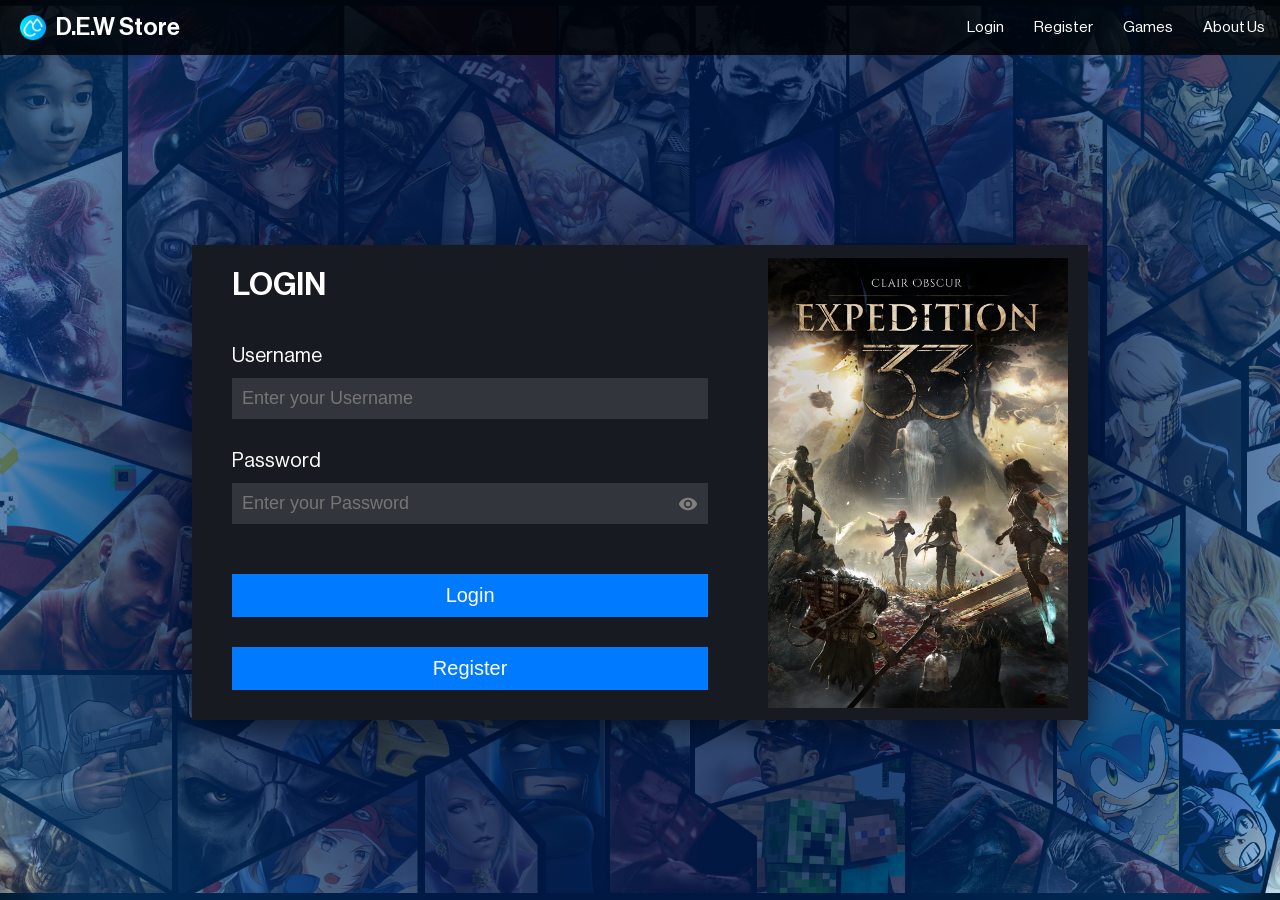
==== Codes/index.html @ 8e70b61c "Update for products section" ====
<!DOCTYPE html>
<html>
    <head>
        <title>D.E.W Store</title>
        <meta name="viewport" content="width=device-width, initial-scale=1.0">
        <link rel="icon" href="../Assets/Images/raindrop.png" type="image/x-icon">
        <link rel="stylesheet" href="../Styles/LoginStyle.css" type="text/css">
        <link rel="stylesheet" href="../Styles/NavBarStyle.css" type="text/css">
        <link rel="stylesheet" href="https://fonts.googleapis.com/icon?family=Material+Icons">
        <script src="Javascript/mainScript.js" defer></script>

        <script src="Javascript/indexScript.js" defer></script>
        
    </head>

    <body>
        <header>
            <div>
                <img src="../Assets/Images/DEWLogo.png" alt="D.E.W Store Logo">
                <h1>D.E.W Store</h1>

            </div>
            

            <nav id="nav-links">

            </nav>
            

        </header>
        <div class="Login">
            <form id="loginForm" onsubmit="login(event)">
                <h1>LOGIN</h1>

                <div class ="inputFields">
                    <div class="field">
                        <label>Username</label>
                        <input type="text" id="username" placeholder="Enter your Username" required>

                    </div>
                    
                    <div class="field">
                        <label >Password</label>
                        <div class="password-container">
                            <input type="password" id="password" placeholder="Enter your Password" required>
                            <i class="material-icons" id="togglePassword" style="cursor: pointer;">visibility</i>

                        </div>
                        

                    </div>

                    
                </div>

                <div class ="buttons">
                    <button type="submit">Login</button>
                    <button type="button" onclick="window.location.href='register.html'">Register</button>
                </div>

                
                
            </form>

            <div class="sideImage">
                <img src="../Assets/Images/COE33Cover.png" alt="COE 33 Image">
            </div>
            

        </div>


    </body>

</html>
---- Styles/LoginStyle.css ----
@font-face { 
    font-family: NeueHaasDisplayMedium;
    src: url(../Assets/Fonts/NeueHaasDisplayMedium.ttf);
}

@font-face {
    font-family: NeueHaasDisplayRoman;
    src: url(../Assets/Fonts/NeueHaasDisplayRoman.ttf);
}


/* Login page background */
body {
    background-image: radial-gradient(circle,
          

            rgba(0, 29, 82, 0.8) 60%,
            rgba(0, 36, 95, 0.75) 65%,
            rgba(0, 44, 102, 0.7) 70%,
            rgba(0, 50, 112, 0.68) 75%,
            rgba(0, 57, 122, 0.65) 80%,
            rgba(1, 63, 132, 0.62) 84%,
            rgba(1, 69, 141, 0.6) 88%,
            rgba(2, 75, 150, 0.55) 91%,
            rgba(2, 79, 161, 0.5) 93%,

            rgba(3, 86, 170, 0.45) 95%,
            rgba(4, 92, 180, 0.4) 96%,
            rgba(4, 102, 200, 0.3) 97%,
            rgba(4, 112, 220, 0.25) 98.5%,
            rgba(5, 122, 240, 0.2) 100%),

        url('../Assets/Images/VideoGamesCollage.jpg');
    background-size: cover;
    background-repeat: no-repeat;
    background-position: top center;

    min-height: 100vh;
    margin: 0;
    padding: 0;

    display: flex;
    justify-content: center;
    align-items: center;
    flex-direction: column;

}



/* Login container */
.Login {
    display: flex;
    flex-direction: row;

    align-items: stretch;
    background-color: rgb(23, 26, 33);
    width: 70%;
    margin-top: 65px;


    box-shadow: 0 10px 30px rgba(0, 0, 0, 0.5);
    


}


/* Login form */
#loginForm {
    flex: 2;
    display: flex;
    flex-direction: column;
    text-align: left;
    padding: 20px;
    box-sizing: border-box;
    padding: 0px 40px;
}



input {
    border: none;
    background-color: rgb(50, 53, 60);
    color: white;
    font-size: 18px;
    padding: 10px 10px;

    width: 100%;
    box-sizing: border-box;

}

/* Input fields group */
.inputFields {
    display: flex;
    flex-direction: column;
    gap: 30px;
}

/* Single input field */
.field {
    display: flex;
    flex-direction: column;
    gap: 10px;
}

/* Button group */
.buttons {
    display: flex;
    flex-direction: column;
    gap: 30px;
    margin-top: 50px;
    padding-bottom: 30px;
}

/* Login title */
.Login h1 {
    font-family: NeueHaasDisplayMedium;
    color: white;
    font-size: clamp(30px, 2.5vw, 40px);
    font-weight: bold;
    margin-bottom: 40px;
}

label {
    font-family: NeueHaasDisplayRoman;
    color: white;
    font-size: clamp(16px, 2vw, 20px);

}

button {
    background-color: rgb(0, 122, 255);
    color: white;
    border: none;
    padding: 10px 20px;
    font-size: clamp(16px, 2vw, 20px);
    cursor: pointer;
    width: 100%;
    box-sizing: border-box;
}

/* Side image container */
.sideImage {
    flex: 1;
    display:flex;
    align-items: center;
    justify-content: center;
    padding: 0 20px;

}

/* Side image */
.sideImage img { 
    height: 450px;
    display: block;

    width: auto;
    object-fit: contain;
    box-sizing: border-box;


}

/* Password field with toggle */
.password-container {
    position: relative;
    display: flex;
    align-items: center;
}

/* Password input field */
.password-container input {
    width: 100%;
    padding-right: 40px;
    box-sizing: border-box;
}

/* Password visibility toggle icon */
.password-container i {
    position: absolute;
    right: 10px;
    cursor: pointer;
    font-size: 20px;
    color: gray;
}

/* Responsive styles */
@media only screen and (max-width: 768px) {
    .Login {
        flex-direction: column;
        width: 100%;

        padding-bottom: 40px;
    }

    h1 {
        text-align: center;
    }

    .sideImage {
        display: none;
    }

    #loginForm {
        gap: 0;
    }

    



}
---- Styles/NavBarStyle.css ----
/* Container for logo, store name and links */
header{ 
    display: flex;
    align-items: center;
    height: 55px;            
    padding-left: 20px;
    padding-right: 0;
    background-color: rgba(0,0,0,0.8); 
    position: fixed;          
    top: 0;
    width: 100%;
    box-sizing: border-box;
    z-index: 1000;            
}

header div {
    display: flex;
    align-items: center;
 
}

header h1{
    font-family: NeueHaasDisplayMedium;
    color: white;
    font-size: clamp(16px, 2vw, 24px);
    background-color: transparent;
    padding-left: 10px;
    text-align: left;
    
}

header h3{
    font-family: NeueHaasDisplayRoman;
    color: white;
    font-size: clamp(12px, 1.5vw, 18px);
}

/* Navigation links */
#nav-links {
    display: flex;

    font-family: NeueHaasDisplayRoman;
    height: 100%;
    margin-left: auto;
    margin-right: 0;
}

#nav-links a {
    display: flex;
    align-items: center;
    color: white;
    text-decoration: none;
    font-size: clamp(12px, 1.2vw, 18px);
    padding: 0 15px;
    height: 100%;
    align-items: center;
    transition: 0.3s;
    text-decoration: none;
}

/* Username display */
.usernameDisplay {
    
    /* make it appear on the right side */
    margin-left: auto; 

}

/* Logo image */
header img{
    height: clamp(24px, 2vw, 35px);        
    width: auto;        
    object-fit: contain;
}

#nav-links a:hover {
    font-size: clamp(16px, 1.5vw, 20px);
    font-weight: bold;
    background-color: rgb(4, 92, 180);
}
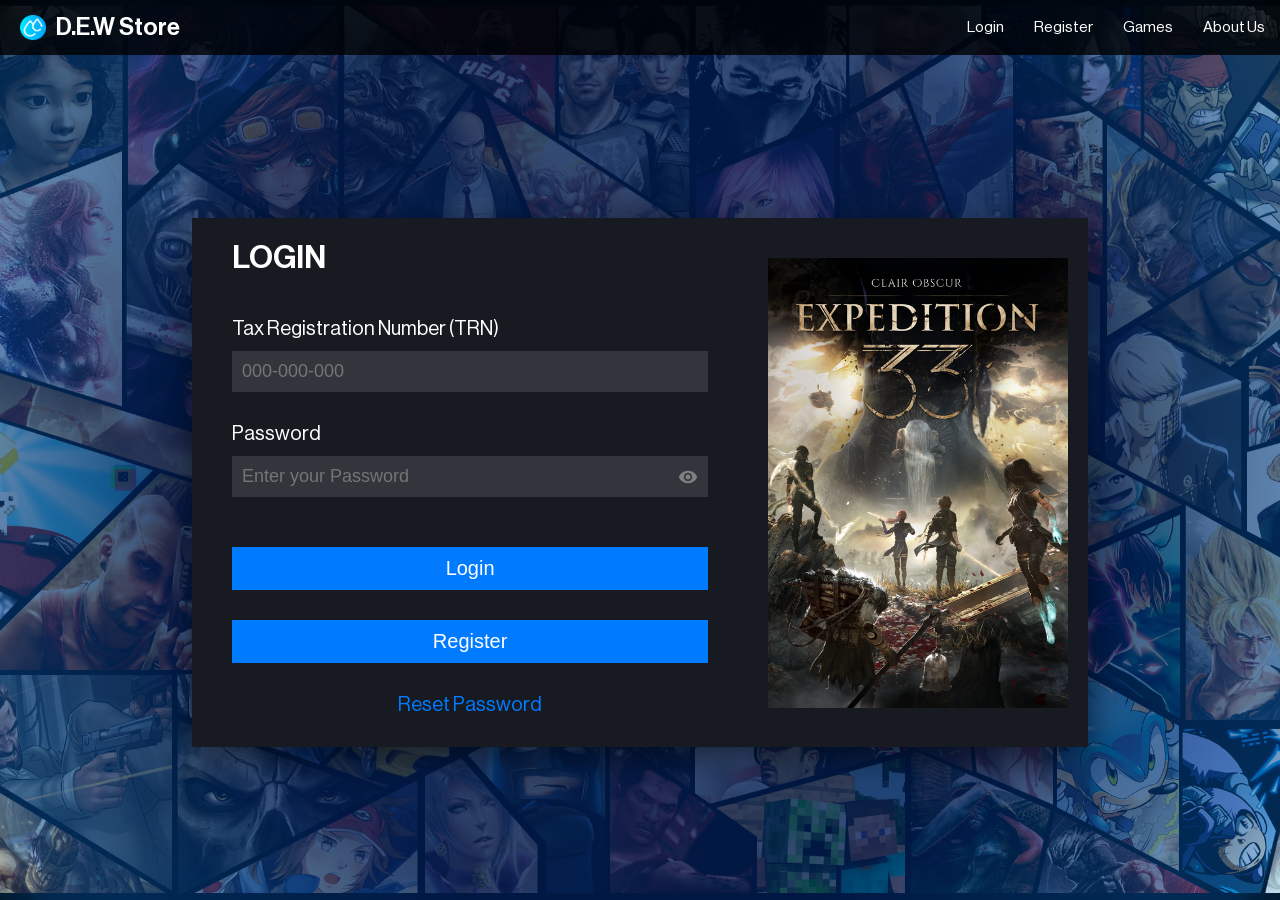
==== commit 651d938a: "Update index.html - Place registration data logic in mainscript.js - create a current user obj" ====
--- a/Codes/index.html
+++ b/Codes/index.html
@@ -34,8 +34,8 @@
 
                 <div class ="inputFields">
                     <div class="field">
-                        <label>Username</label>
-                        <input type="text" id="username" placeholder="Enter your Username" required>
+                        <label>Tax Registration Number (TRN)</label>
+                        <input type="text" id="trn" placeholder="000-000-000" pattern="[0-9]{3}-[0-9]{3}-[0-9]{3}" maxlength="11" required>
 
                     </div>
                     
@@ -58,6 +58,8 @@
                     <button type="button" onclick="window.location.href='register.html'">Register</button>
                 </div>
 
+                <a class="formLink" href="resetPassword.html">Reset Password</a>
+
                 
                 
             </form>
@@ -72,4 +74,4 @@
 
     </body>
 
-</html>+</html>
--- a/Styles/LoginStyle.css
+++ b/Styles/LoginStyle.css
@@ -67,7 +67,8 @@
 
 
 /* Login form */
-#loginForm {
+#loginForm,
+#resetPasswordForm {
     flex: 2;
     display: flex;
     flex-direction: column;
@@ -130,6 +131,13 @@
 
 }
 
+.messageText {
+    color: white;
+    font-family: NeueHaasDisplayRoman;
+    font-size: clamp(16px, 2vw, 20px);
+    margin: 0;
+}
+
 button {
     background-color: rgb(0, 122, 255);
     color: white;
@@ -139,6 +147,19 @@
     cursor: pointer;
     width: 100%;
     box-sizing: border-box;
+}
+
+.formLink {
+    color: rgb(0, 122, 255);
+    font-family: NeueHaasDisplayRoman;
+    font-size: clamp(16px, 2vw, 20px);
+    padding-bottom: 30px;
+    text-align: center;
+    text-decoration: none;
+}
+
+.formLink:hover {
+    text-decoration: underline;
 }
 
 /* Side image container */
@@ -203,7 +224,8 @@
         display: none;
     }
 
-    #loginForm {
+    #loginForm,
+    #resetPasswordForm {
         gap: 0;
     }
 
@@ -211,4 +233,4 @@
 
 
 
-}+}
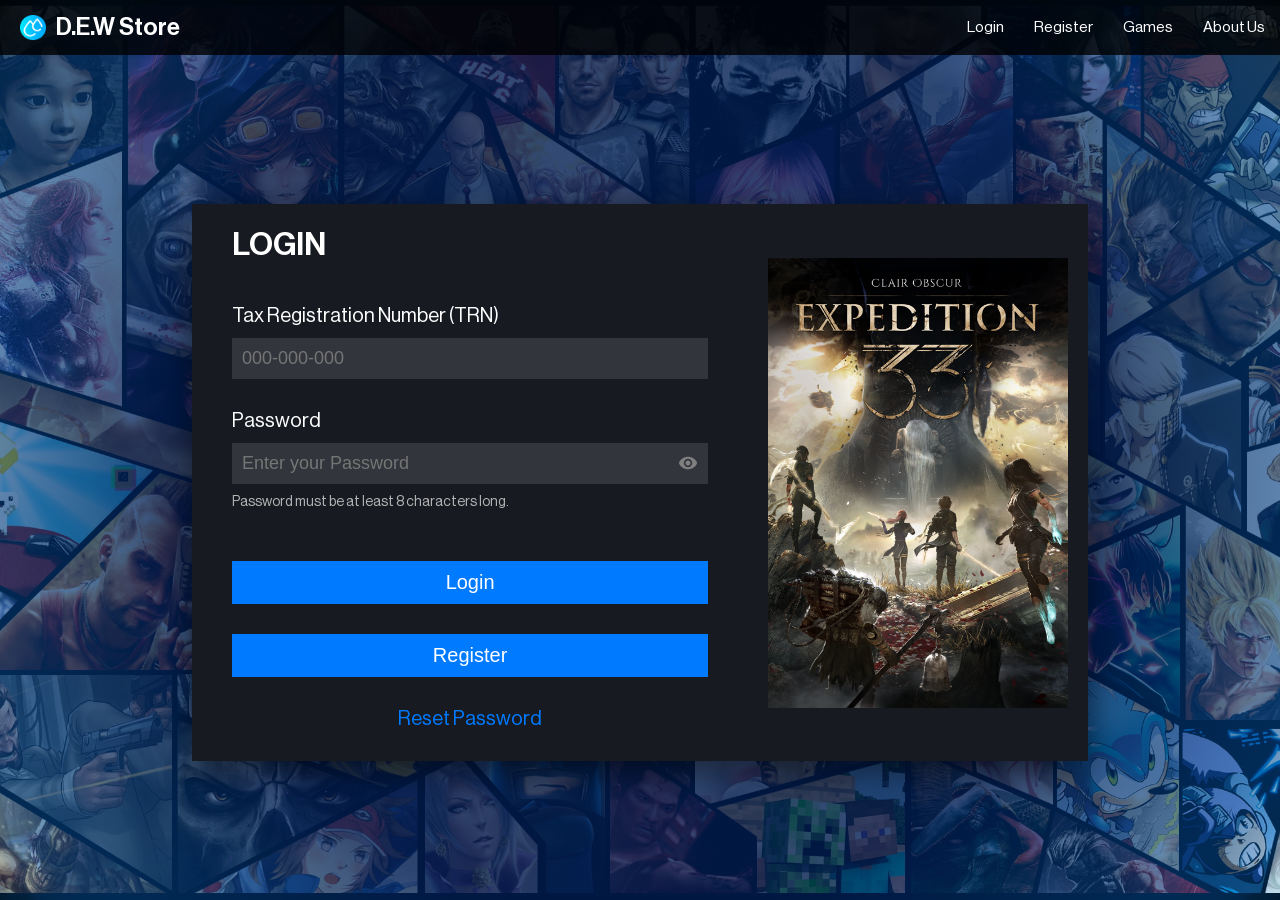
==== commit 5d065c4a: "Fixes v2" ====
--- a/Codes/index.html
+++ b/Codes/index.html
@@ -46,6 +46,7 @@
                             <i class="material-icons" id="togglePassword" style="cursor: pointer;">visibility</i>
 
                         </div>
+                        <small class="passwordNote">Password must be at least 8 characters long.</small>
                         
 
                     </div>
--- a/Styles/LoginStyle.css
+++ b/Styles/LoginStyle.css
@@ -138,6 +138,12 @@
     margin: 0;
 }
 
+.passwordNote {
+    color: rgb(180, 180, 180);
+    font-family: NeueHaasDisplayRoman;
+    font-size: 14px;
+}
+
 button {
     background-color: rgb(0, 122, 255);
     color: white;
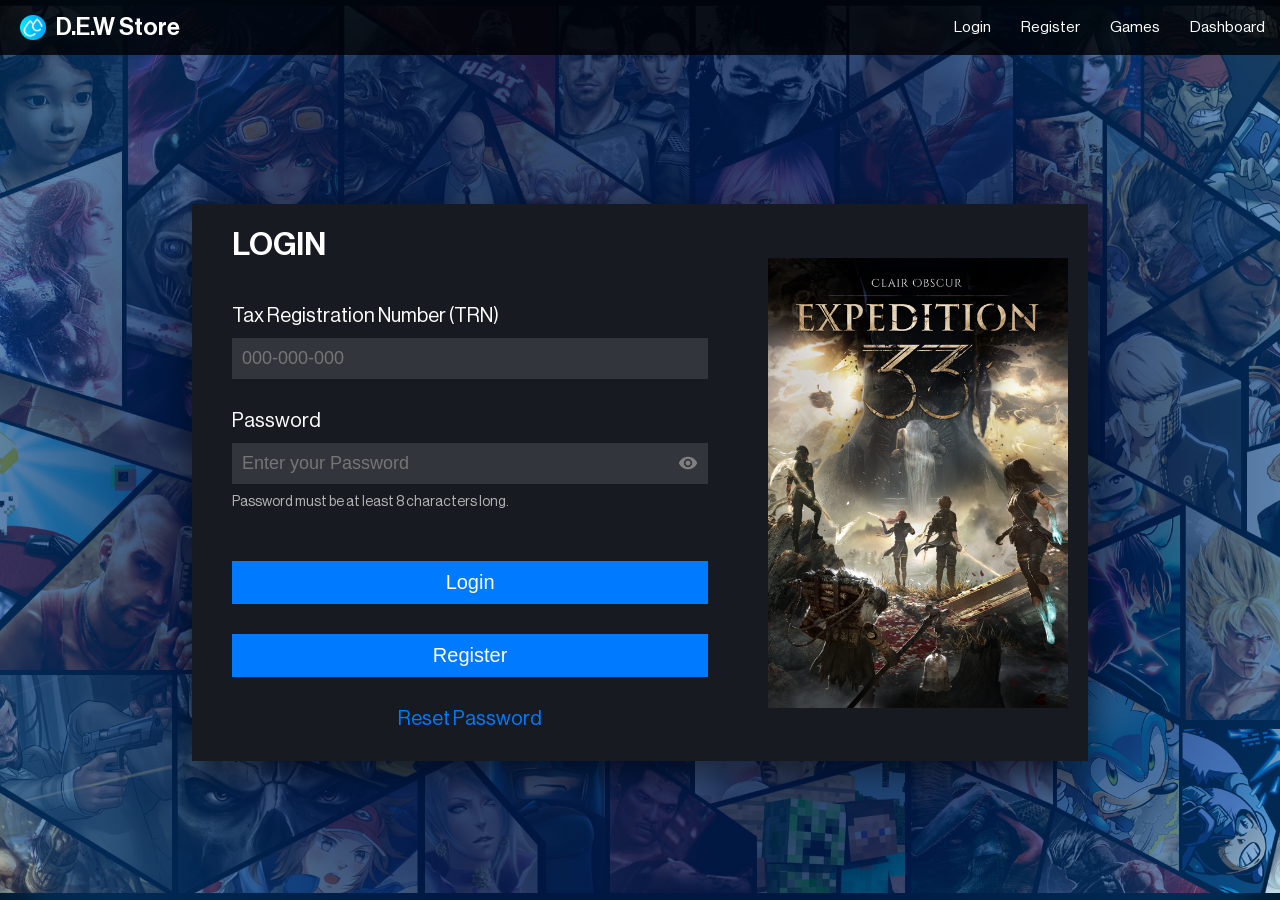
==== commit 2e02b27d: "Merge pull request #9 from MacaroniJam/Stephen Final" ====
--- a/Codes/index.html
+++ b/Codes/index.html
@@ -29,6 +29,7 @@
 
         </header>
         <div class="Login">
+            <!-- Question 1a. Login Page: form for TRN and password -->
             <form id="loginForm" onsubmit="login(event)">
                 <h1>LOGIN</h1>
 
@@ -59,6 +60,7 @@
                     <button type="button" onclick="window.location.href='register.html'">Register</button>
                 </div>
 
+                <!-- Question 1a. Login Page: Reset Password hyperlink -->
                 <a class="formLink" href="resetPassword.html">Reset Password</a>
 
                 
